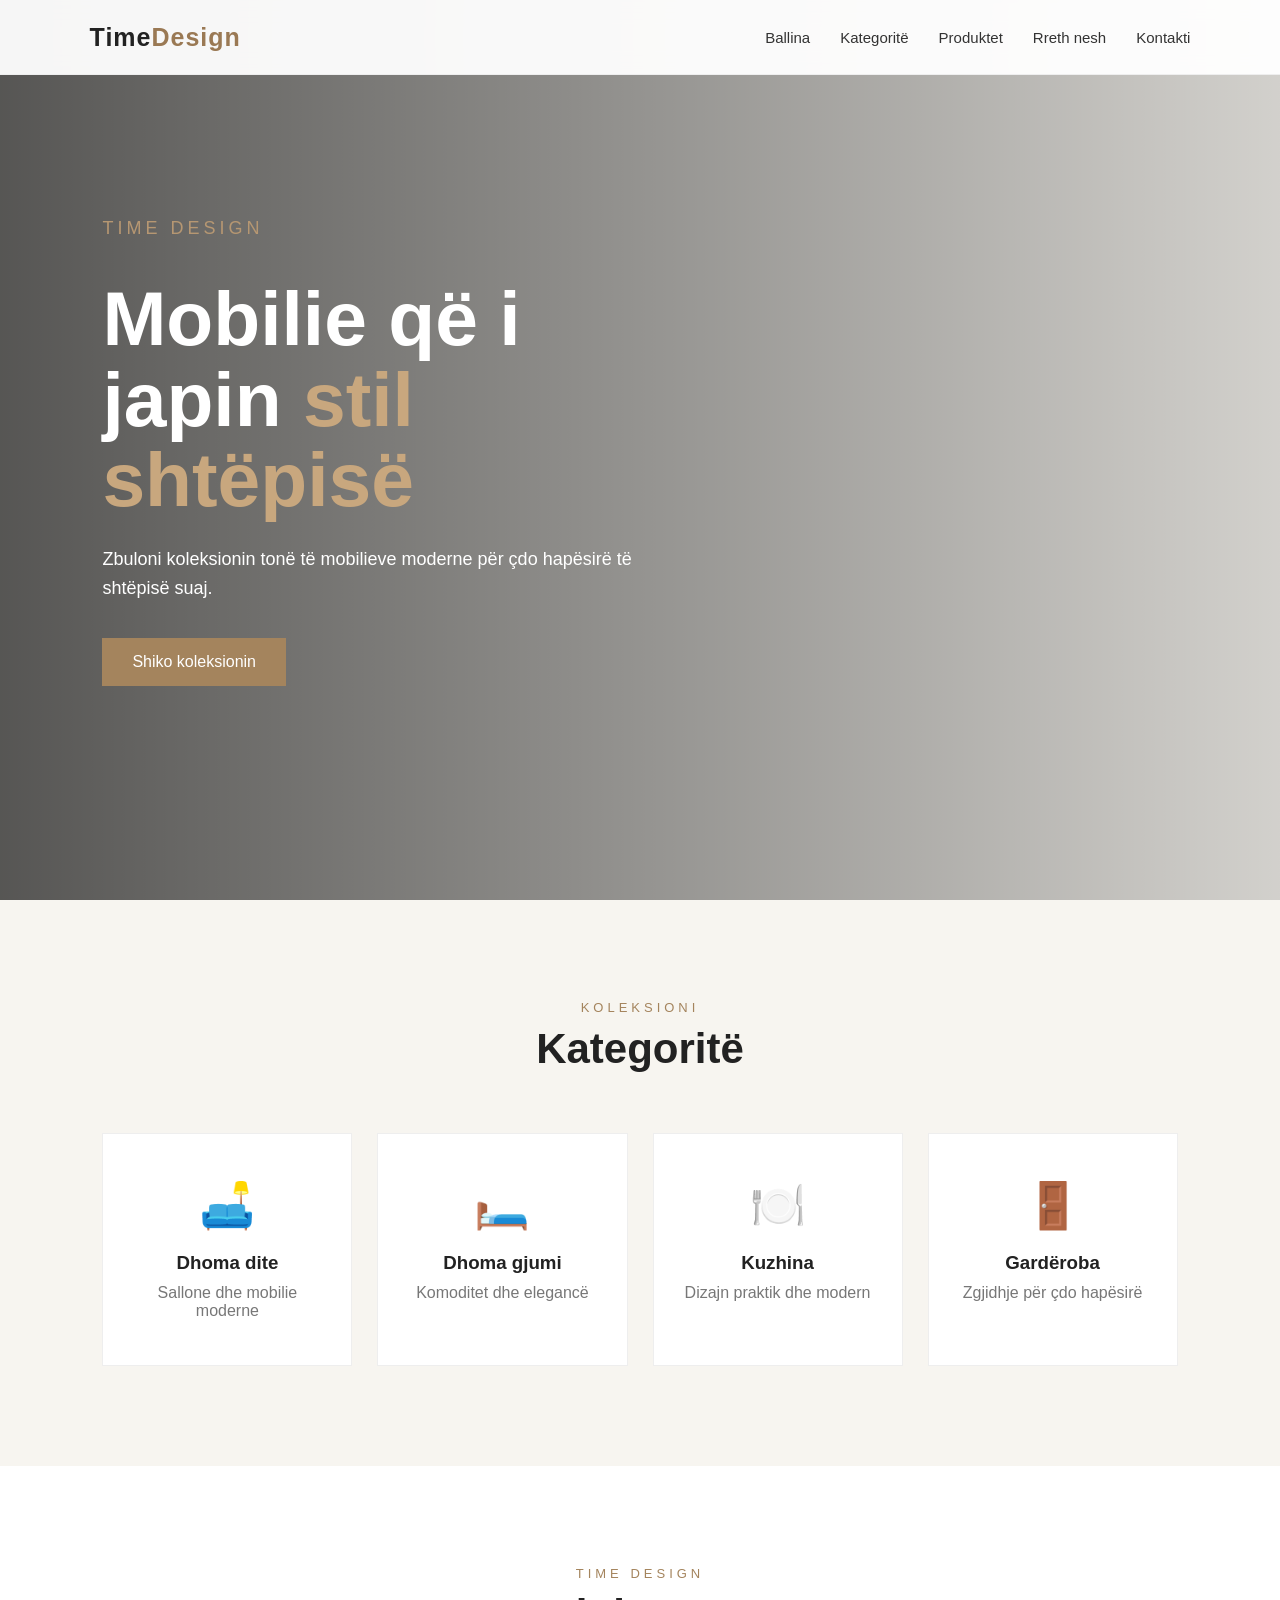
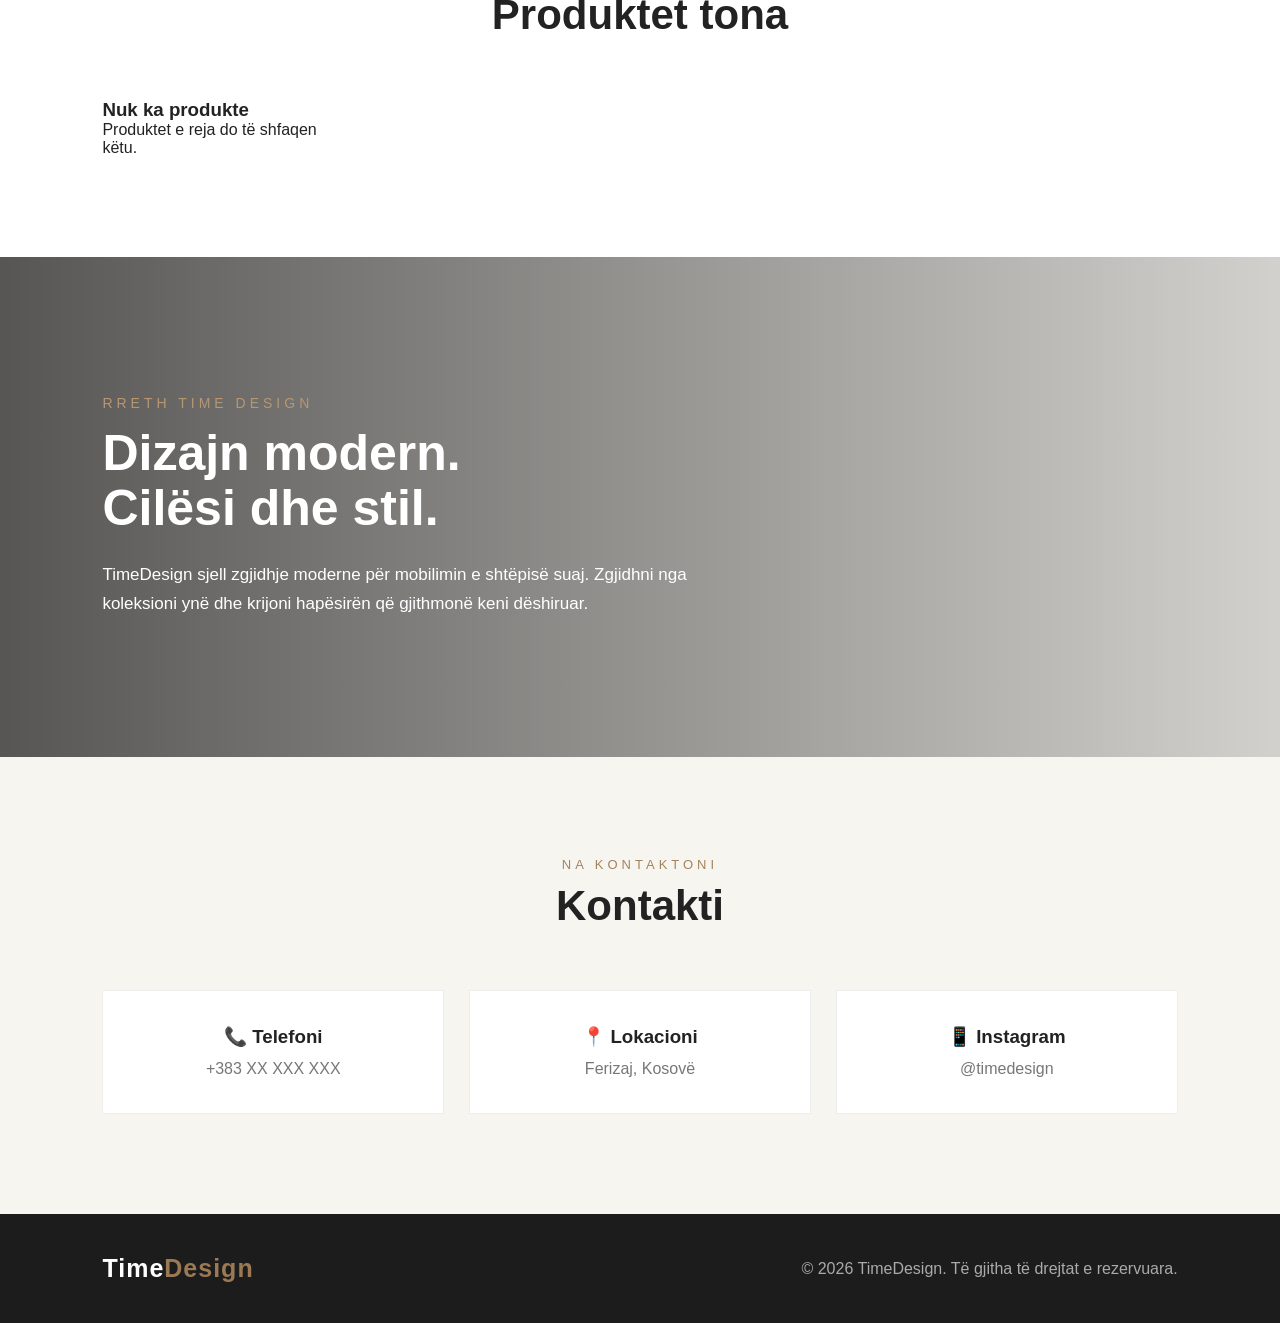
==== index.html @ 72027527 "Upload TimeDesign website" ====
<!DOCTYPE html>
<html lang="sq">
<head>
    <meta charset="UTF-8">
    <meta name="viewport" content="width=device-width, initial-scale=1.0">

    <title>TimeDesign | Mobileri</title>

    <link rel="stylesheet" href="style.css">
</head>

<body>

    <!-- ============================= -->
    <!-- HEADER -->
    <!-- ============================= -->

    <header>

        <div class="logo">
            Time<span>Design</span>
        </div>

        <nav>
            <a href="#home">Ballina</a>
            <a href="#categories">Kategoritë</a>
            <a href="#products">Produktet</a>
            <a href="#about">Rreth nesh</a>
            <a href="#contact">Kontakti</a>
        </nav>

    </header>


    <!-- ============================= -->
    <!-- HERO -->
    <!-- ============================= -->

    <section id="home" class="hero">

        <div class="hero-content">

            <p class="small-title">
                TIME DESIGN
            </p>

            <h1>
                Mobilie që i japin
                <span>stil shtëpisë</span>
            </h1>

            <p>
                Zbuloni koleksionin tonë të mobilieve moderne
                për çdo hapësirë të shtëpisë suaj.
            </p>

            <a href="#products" class="hero-btn">
                Shiko koleksionin
            </a>

        </div>

    </section>


    <!-- ============================= -->
    <!-- KATEGORITË -->
    <!-- ============================= -->

    <section id="categories" class="section">

        <div class="section-title">

            <p>
                KOLEKSIONI
            </p>

            <h2>
                Kategoritë
            </h2>

        </div>


        <div class="categories">

            <div class="category">

                <div class="category-icon">
                    🛋️
                </div>

                <h3>
                    Dhoma dite
                </h3>

                <p>
                    Sallone dhe mobilie moderne
                </p>

            </div>


            <div class="category">

                <div class="category-icon">
                    🛏️
                </div>

                <h3>
                    Dhoma gjumi
                </h3>

                <p>
                    Komoditet dhe elegancë
                </p>

            </div>


            <div class="category">

                <div class="category-icon">
                    🍽️
                </div>

                <h3>
                    Kuzhina
                </h3>

                <p>
                    Dizajn praktik dhe modern
                </p>

            </div>


            <div class="category">

                <div class="category-icon">
                    🚪
                </div>

                <h3>
                    Gardëroba
                </h3>

                <p>
                    Zgjidhje për çdo hapësirë
                </p>

            </div>

        </div>

    </section>


    <!-- ============================= -->
    <!-- PRODUKTET -->
    <!-- ============================= -->

    <section id="products" class="section products-section">

        <div class="section-title">

            <p>
                TIME DESIGN
            </p>

            <h2>
                Produktet tona
            </h2>

        </div>


        <!--
            Produktet që shtohen nga ADMIN
            do të shfaqen këtu automatikisht.
        -->

        <div
            class="products"
            id="showroomProducts">
        </div>

    </section>


    <!-- ============================= -->
    <!-- RRETH NESH -->
    <!-- ============================= -->

    <section id="about" class="about">

        <div>

            <p class="small-title">
                RRETH TIME DESIGN
            </p>

            <h2>
                Dizajn modern.
                <br>
                Cilësi dhe stil.
            </h2>

            <p>
                TimeDesign sjell zgjidhje moderne për mobilimin
                e shtëpisë suaj. Zgjidhni nga koleksioni ynë dhe
                krijoni hapësirën që gjithmonë keni dëshiruar.
            </p>

        </div>

    </section>


    <!-- ============================= -->
    <!-- KONTAKTI -->
    <!-- ============================= -->

    <section id="contact" class="contact">

        <div class="section-title">

            <p>
                NA KONTAKTONI
            </p>

            <h2>
                Kontakti
            </h2>

        </div>


        <div class="contact-box">

            <div>

                <h3>
                    📞 Telefoni
                </h3>

                <p>
                    +383 XX XXX XXX
                </p>

            </div>


            <div>

                <h3>
                    📍 Lokacioni
                </h3>

                <p>
                    Ferizaj, Kosovë
                </p>

            </div>


            <div>

                <h3>
                    📱 Instagram
                </h3>

                <p>
                    @timedesign
                </p>

            </div>

        </div>

    </section>


    <!-- ============================= -->
    <!-- FOOTER -->
    <!-- ============================= -->

    <footer>

        <div class="logo">
            Time<span>Design</span>
        </div>

        <p>
            © 2026 TimeDesign.
            Të gjitha të drejtat e rezervuara.
        </p>

    </footer>


    <!-- ============================= -->
    <!-- MODAL - DETAJET E PRODUKTIT -->
    <!-- ============================= -->

    <div
        id="modal"
        class="modal">

        <div class="modal-content">

            <button
                class="close"
                onclick="closeProduct()">
                ×
            </button>


            <!-- FOTO -->

            <img
                id="modal-image"
                src=""
                alt="Produkt">


            <!-- EMRI -->

            <h2 id="modal-title"></h2>


            <!-- KATEGORIA -->

            <p id="modal-category"></p>


            <!-- PËRSHKRIMI -->

            <p id="modal-description"></p>


            <!-- DIMENSIONET -->

            <p>

                <strong>
                    Dimensionet:
                </strong>

                <span id="modal-dimensions"></span>

            </p>


            <!-- MATERIALI -->

            <p>

                <strong>
                    Materiali:
                </strong>

                <span id="modal-material"></span>

            </p>

        </div>

    </div>


    <!-- ============================= -->
    <!-- JAVASCRIPT -->
    <!-- ============================= -->

    <script src="script.js"></script>

</body>
</html>
---- style.css ----
* {
    margin: 0;
    padding: 0;
    box-sizing: border-box;
}

html {
    scroll-behavior: smooth;
}

body {
    font-family: Arial, sans-serif;
    background: #f7f5f0;
    color: #222;
}


/* HEADER */

header {
    position: fixed;
    top: 0;
    left: 0;
    width: 100%;
    height: 75px;

    display: flex;
    justify-content: space-between;
    align-items: center;

    padding: 0 7%;

    background: rgba(255,255,255,0.95);
    backdrop-filter: blur(10px);

    z-index: 1000;

    border-bottom: 1px solid #eee;
}

.logo {
    font-size: 25px;
    font-weight: bold;
    letter-spacing: 1px;
}

.logo span {
    color: #9a7954;
}

nav {
    display: flex;
    gap: 30px;
}

nav a {
    text-decoration: none;
    color: #333;
    font-size: 15px;
    transition: 0.3s;
}

nav a:hover {
    color: #9a7954;
}


/* HERO */

.hero {
    height: 100vh;

    display: flex;
    align-items: center;

    padding-left: 8%;

    background:
        linear-gradient(
            90deg,
            rgba(0,0,0,0.65),
            rgba(0,0,0,0.15)
        ),
        url("https://images.unsplash.com/photo-1600210492486-724fe5c67fb0?auto=format&fit=crop&w=2000&q=80");

    background-size: cover;
    background-position: center;
}

.hero-content {
    max-width: 600px;
    color: white;
}

.small-title {
    color: #b69772;
    font-size: 14px;
    letter-spacing: 4px;
    margin-bottom: 15px;
}

.hero h1 {
    font-size: clamp(45px, 6vw, 80px);
    line-height: 1.05;
    margin-bottom: 25px;
}

.hero h1 span {
    color: #c8a77e;
}

.hero p {
    font-size: 18px;
    line-height: 1.6;
    margin-bottom: 35px;
}

.hero-btn {
    display: inline-block;

    padding: 15px 30px;

    background: #a4845d;
    color: white;

    text-decoration: none;

    transition: 0.3s;
}

.hero-btn:hover {
    background: #806442;
}


/* SECTIONS */

.section {
    padding: 100px 8%;
}

.section-title {
    text-align: center;
    margin-bottom: 60px;
}

.section-title p {
    color: #a4845d;
    letter-spacing: 4px;
    font-size: 13px;
    margin-bottom: 10px;
}

.section-title h2 {
    font-size: 42px;
}


/* CATEGORIES */

.categories {
    display: grid;

    grid-template-columns:
        repeat(4, 1fr);

    gap: 25px;
}

.category {
    background: white;

    padding: 45px 25px;

    text-align: center;

    border: 1px solid #eee;

    transition: 0.3s;
}

.category:hover {
    transform: translateY(-8px);

    box-shadow:
        0 15px 40px rgba(0,0,0,0.08);
}

.category-icon {
    font-size: 45px;
    margin-bottom: 20px;
}

.category h3 {
    margin-bottom: 10px;
}

.category p {
    color: #777;
}


/* PRODUCTS */

.products-section {
    background: #fff;
}

.products {
    display: grid;

    grid-template-columns:
        repeat(4, 1fr);

    gap: 25px;
}

.product {
    background: #f7f5f0;

    overflow: hidden;

    transition: 0.3s;
}

.product:hover {
    transform: translateY(-7px);
}

.product-image {
    height: 300px;

    display: flex;
    align-items: center;
    justify-content: center;

    background: #ddd;

    color: #888;

    font-size: 13px;
}

.product-info {
    padding: 25px;
}

.product-info h3 {
    margin-bottom: 8px;
}

.product-info p {
    color: #888;
    margin-bottom: 20px;
}

.product-info button {
    border: none;

    background: #222;
    color: white;

    padding: 12px 20px;

    cursor: pointer;

    transition: 0.3s;
}

.product-info button:hover {
    background: #a4845d;
}


/* ABOUT */

.about {
    min-height: 500px;

    display: flex;
    align-items: center;

    padding: 100px 8%;

    background:
        linear-gradient(
            90deg,
            rgba(0,0,0,0.65),
            rgba(0,0,0,0.15)
        ),
        url("https://images.unsplash.com/photo-1618220179428-22790b461013?auto=format&fit=crop&w=2000&q=80");

    background-size: cover;
    background-position: center;

    color: white;
}

.about > div {
    max-width: 600px;
}

.about h2 {
    font-size: 50px;
    line-height: 1.1;

    margin-bottom: 25px;
}

.about p:last-child {
    font-size: 17px;
    line-height: 1.7;
}


/* CONTACT */

.contact {
    padding: 100px 8%;
}

.contact-box {
    display: grid;

    grid-template-columns:
        repeat(3, 1fr);

    gap: 25px;
}

.contact-box div {
    background: white;

    padding: 35px;

    text-align: center;

    border: 1px solid #eee;
}

.contact-box h3 {
    margin-bottom: 12px;
}

.contact-box p {
    color: #777;
}


/* FOOTER */

footer {
    background: #1c1c1c;

    color: white;

    padding: 40px 8%;

    display: flex;

    justify-content: space-between;

    align-items: center;
}

footer p {
    color: #aaa;
}


/* MODAL */

.modal {
    display: none;

    position: fixed;

    inset: 0;

    background: rgba(0,0,0,0.7);

    align-items: center;
    justify-content: center;

    z-index: 2000;
}

.modal-content {
    width: 90%;
    max-width: 600px;

    background: white;

    padding: 40px;

    position: relative;
}

.close {
    position: absolute;

    top: 15px;
    right: 20px;

    border: none;

    background: none;

    font-size: 30px;

    cursor: pointer;
}


/* MOBILE */

@media (max-width: 900px) {

    nav {
        gap: 12px;
    }

    nav a {
        font-size: 12px;
    }

    .categories,
    .products {
        grid-template-columns:
            repeat(2, 1fr);
    }

    .contact-box {
        grid-template-columns: 1fr;
    }

}


@media (max-width: 600px) {

    header {
        padding: 0 20px;
    }

    nav {
        display: none;
    }

    .hero {
        padding: 0 25px;
    }

    .hero h1 {
        font-size: 48px;
    }

    .section {
        padding: 70px 20px;
    }

    .categories,
    .products {
        grid-template-columns: 1fr;
    }

    .about {
        padding: 80px 25px;
    }

    .about h2 {
        font-size: 38px;
    }

    footer {
        flex-direction: column;
        gap: 20px;
        text-align: center;
    }

.product-image img {
    width: 100%;
    height: 100%;
    object-fit: cover;
    display: block;
}   #add-product label {
    display: block;
    margin-top: 15px;
    margin-bottom: 7px;
    font-weight: bold;
}

#add-product input,
#add-product select,
#add-product textarea {
    width: 100%;
    padding: 13px;
    border: 1px solid #ddd;
    font-family: Arial, sans-serif;
    font-size: 15px;
}

#add-product textarea {
    min-height: 120px;
    resize: vertical;
}

#add-product button,
.contact-box button {
    border: none;
    background: #222;
    color: white;
    padding: 13px 25px;
    cursor: pointer;
    transition: 0.3s;
}

#add-product button:hover,
.contact-box button:hover {
    background: #a4845d;
}

#adminProducts .product-image img {
    width: 100%;
    height: 100%;
    object-fit: cover;
}
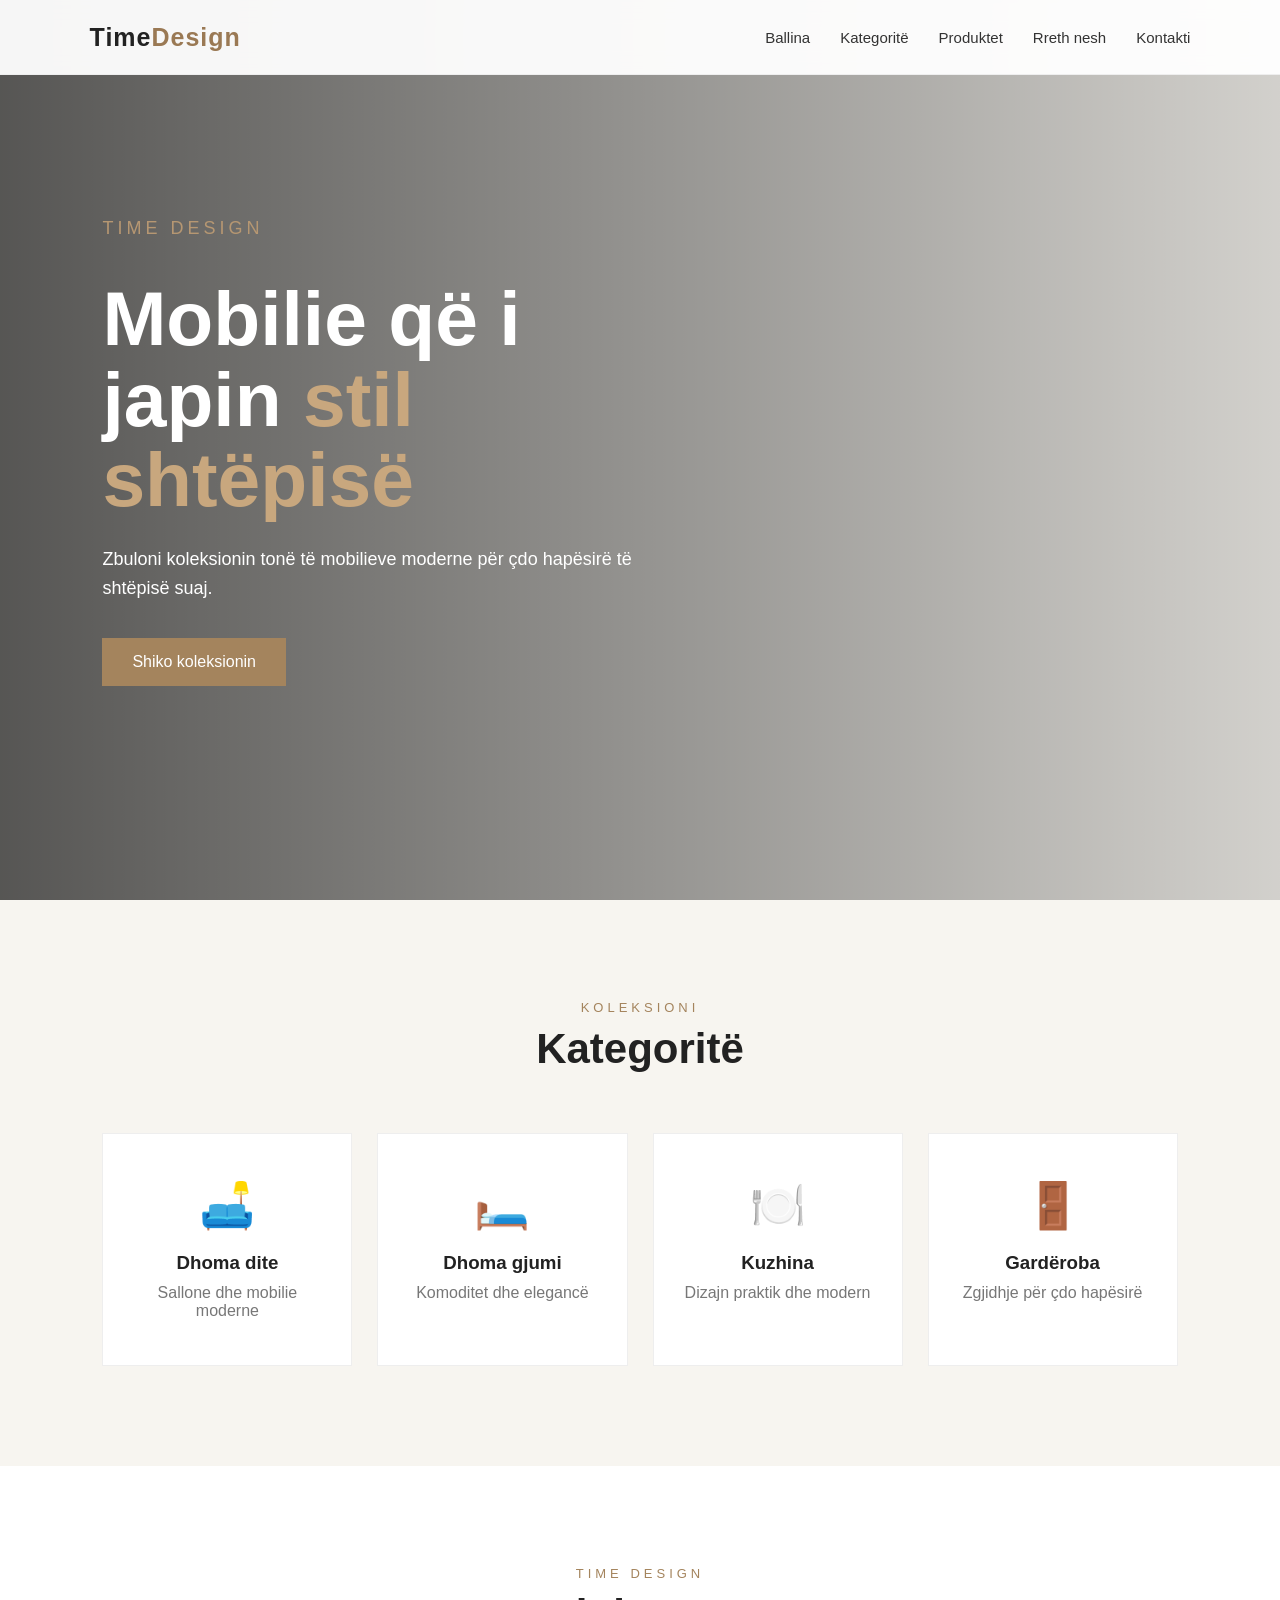
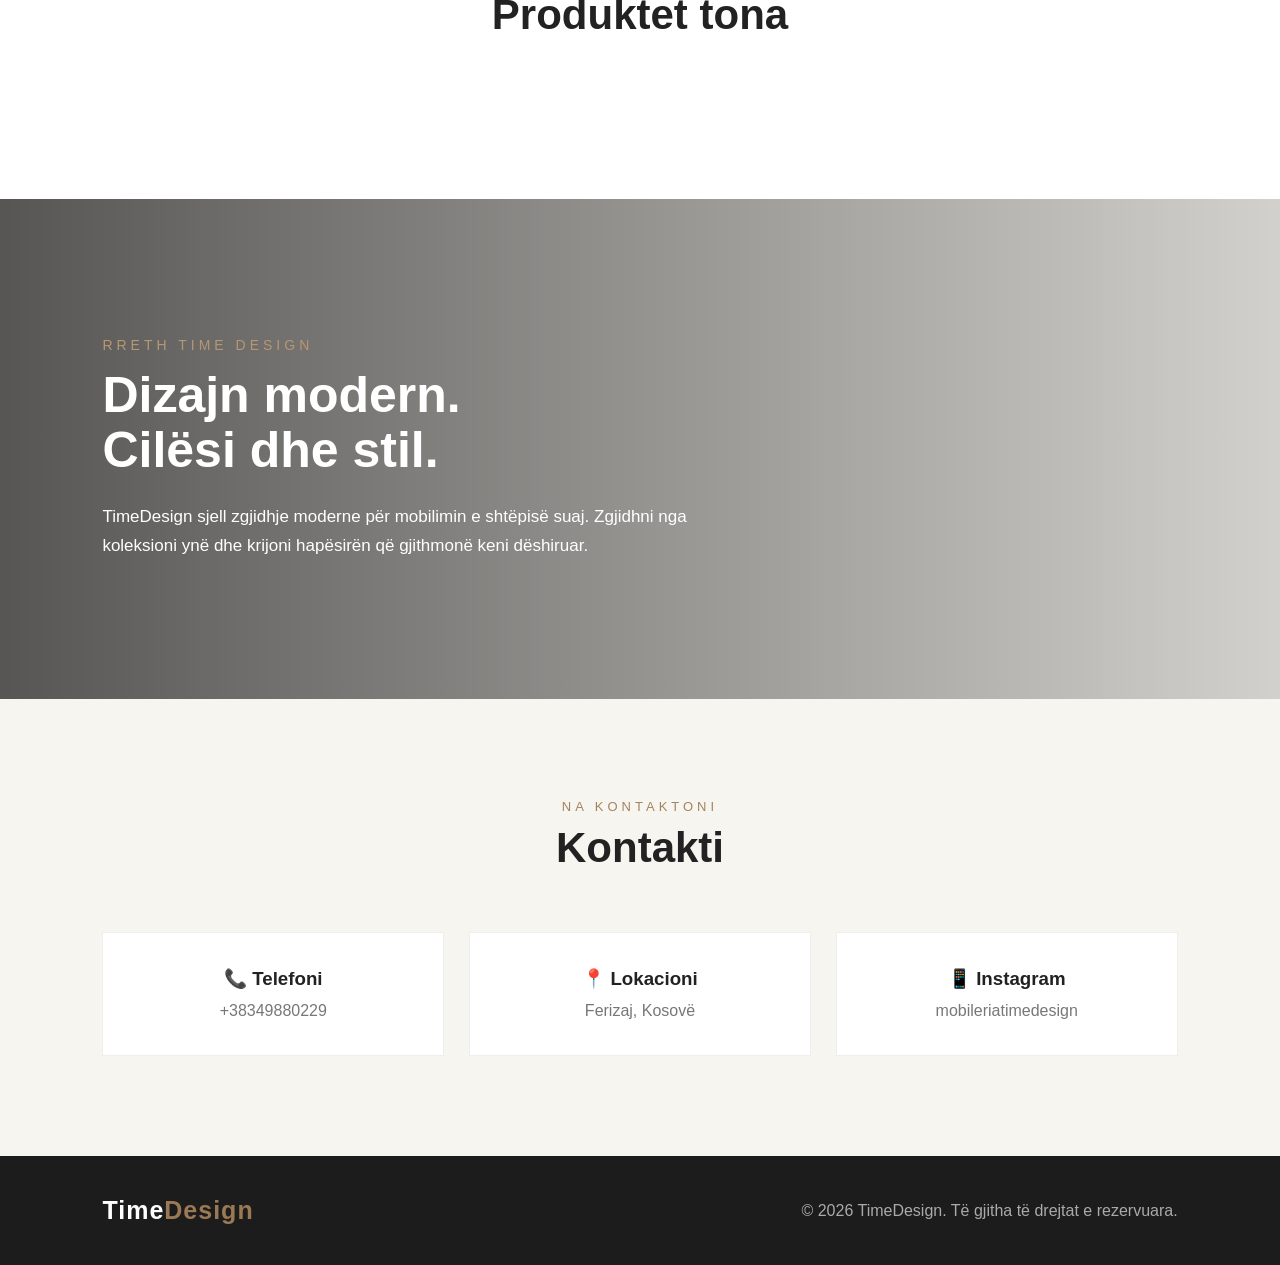
==== commit 06b84b07: "Fix HTML encoding issues in index.html" ====
--- a/index.html
+++ b/index.html
@@ -245,7 +245,7 @@
                 </h3>
 
                 <p>
-                    +383 XX XXX XXX
+                    +38349880229
                 </p>
 
             </div>
@@ -271,7 +271,7 @@
                 </h3>
 
                 <p>
-                    @timedesign
+                    mobileriatimedesign
                 </p>
 
             </div>
@@ -373,7 +373,8 @@
     <!-- JAVASCRIPT -->
     <!-- ============================= -->
 
-    <script src="script.js"></script>
+<script src="https://cdn.jsdelivr.net/npm/@supabase/supabase-js@2"></script>
+<script src="script.js"></script>
 
 </body>
-</html>+</html>
